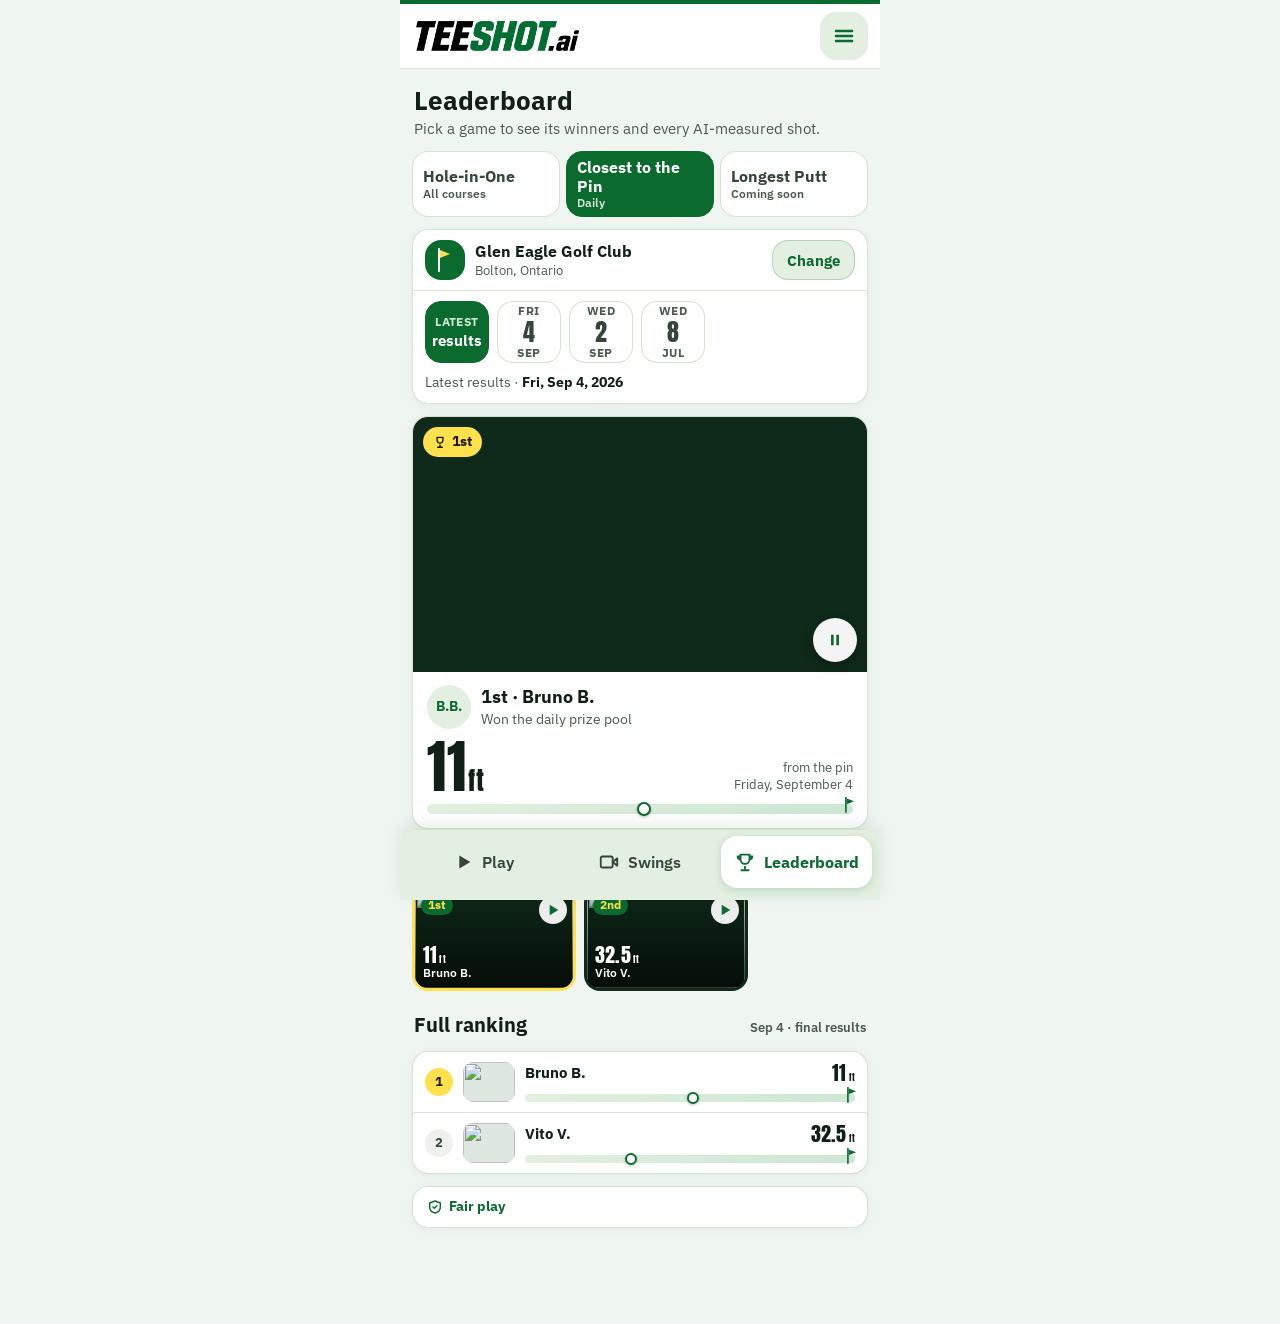
==== Leaderboard.html @ 26afe767 "Host TeeShot play flat app v2 static pages" ====
<!doctype html>
<html lang="en">
<head>
<meta charset="utf-8">
<meta name="viewport" content="width=device-width, initial-scale=1, viewport-fit=cover">
<meta name="theme-color" content="#EFF5F1">
<meta name="apple-mobile-web-app-capable" content="yes">
<title>TeeShot · Leaderboard</title>
<link rel="preconnect" href="https://fonts.googleapis.com">
<link rel="preconnect" href="https://fonts.gstatic.com" crossorigin>
<link rel="stylesheet" href="https://fonts.googleapis.com/css2?family=Anton&family=IBM+Plex+Sans:wght@400;500;600;700&display=swap">
<style>

/* TeeShot Play — Soft Fairway flat color · A-mist solid #EFF5F1 · A3-mint-original nav · whole-row select */

:root{
  --green:#0B6B2F; --green-2:#13843F; --green-deep:#0A6129; --logo-green:#006830;
  --mint:#E3EFE0; --mint-line:#D3E2CF; --mint-ink:#CDE6D3; --mint-soft:#E8F1EB;
  --fairway:#F5F8F6; --fairway-2:#EEF4F0; --fairway-3:#F1F6EF;
  --page:#EFF5F1; --page-2:#EFF5F1;
  --surface:#FFFFFF; --surface-solid:#FFFFFF; --sel-bg:#FAFDF9;
  --ink:#102017; --muted:#4A5A4F;
  --yellow:#FFE14D; --yellow-ink:#1A1600;
  --r:14px;
  --display:"Anton","Impact","Arial Narrow",sans-serif;
  --body:"IBM Plex Sans",system-ui,-apple-system,"Segoe UI",sans-serif;
  color-scheme:light;
}
*{box-sizing:border-box}
html{margin:0;background:#EFF5F1}
html,body{margin:0}
body{
  font-family:var(--body);color:var(--ink);font-size:16px;line-height:1.4;
  -webkit-font-smoothing:antialiased;-webkit-tap-highlight-color:transparent;
  background:#EFF5F1;
  min-height:100vh;
}
button{font:inherit;color:inherit;cursor:pointer;border:0;background:none;padding:0}
a{color:inherit;text-decoration:none}
button:focus-visible,a:focus-visible,input:focus-visible{outline:3px solid var(--yellow);outline-offset:2px}

/* No photo / texture — solid Soft Fairway field only */
.app{position:relative;z-index:1;max-width:480px;margin:0 auto;min-height:100vh;display:flex;flex-direction:column}

/* header */
.top{position:sticky;top:0;z-index:20;background:rgba(255,255,255,.98);backdrop-filter:saturate(1.2) blur(10px);-webkit-backdrop-filter:saturate(1.2) blur(10px);padding-top:env(safe-area-inset-top,0px)}
.top-row{display:flex;align-items:center;justify-content:space-between;height:58px;padding:0 max(12px,env(safe-area-inset-right,0px)) 0 max(16px,env(safe-area-inset-left,0px))}
.top-row img{height:26px;width:auto;display:block}
.hdr-clean .top{border-top:4px solid var(--green);border-bottom:1px solid rgba(211,226,207,.85)}
.menu{width:44px;height:44px;border-radius:var(--r);background:var(--mint);color:var(--green);display:flex;align-items:center;justify-content:center}

main{flex:1;display:flex;flex-direction:column;gap:8px;padding:10px max(12px,env(safe-area-inset-right,0px)) 280px max(12px,env(safe-area-inset-left,0px));background:transparent}

.course{display:flex;align-items:center;gap:10px;min-height:52px;padding:6px;border-radius:var(--r);background:var(--surface);border:1.5px solid rgba(211,226,207,.95);box-shadow:0 2px 12px rgba(16,32,23,.06)}
.badge{position:relative;width:38px;height:38px;border-radius:var(--r);background:var(--green);overflow:hidden;flex-shrink:0}
.badge::before{content:"";position:absolute;left:-6px;right:-6px;bottom:-10px;height:22px;border-radius:50%;background:#2E9A55}
.badge svg{position:absolute;left:12px;top:6px}
.course .txt{flex:1;min-width:0;display:flex;flex-direction:column}
.eyebrow{font-size:13px;font-weight:700;letter-spacing:.04em;color:var(--muted)}
.course .line{font-size:16px;white-space:nowrap;overflow:hidden;text-overflow:ellipsis}
.eyebrow span{color:var(--green)}
.soft{height:40px;padding:0 12px;border-radius:var(--r);background:transparent;color:var(--green);font-size:15px;font-weight:700;flex-shrink:0;border:1.5px solid rgba(11,107,47,.22)}

.intro{display:flex;flex-direction:column;gap:2px;padding:4px 2px 2px}
.intro .row{display:flex;align-items:center;justify-content:space-between;gap:8px}
.intro h1{margin:0;font-size:22px;line-height:1.2}
.intro p{margin:0;font-size:15px;color:var(--muted)}
.steps{display:flex;align-items:center;gap:6px;font-size:13px;font-weight:700;color:var(--green);white-space:nowrap}
.steps i{width:18px;height:6px;border-radius:3px;background:rgba(201,220,197,.85)}.steps i.on{background:var(--green)}

/* Cards — Soft Fairway mist on flat field; whole-row select */
.card{
  position:relative;display:flex;flex-direction:column;gap:2px;width:100%;
  padding:10px 12px 10px 14px;border-radius:var(--r);
  background:var(--surface);border:1.5px solid rgba(211,226,207,.95);
  text-align:left;box-shadow:0 2px 12px rgba(16,32,23,.05);
  transition:border-color .22s ease,background-color .22s ease,box-shadow .22s ease,transform .15s ease;
  overflow:hidden;
}
.card::before{
  content:"";position:absolute;left:0;top:0;bottom:0;width:0;
  background:var(--green);border-radius:var(--r) 0 0 var(--r);
  transition:width .2s ease;
}
.card.on{
  border-color:var(--green);background:var(--sel-bg);
  box-shadow:0 6px 18px rgba(11,107,47,.14);
  padding-left:16px;
}
.card.on::before{width:4px}
button.card:active,.hio-head:active{transform:scale(.985)}

.head{display:flex;align-items:center;justify-content:space-between;gap:8px;min-height:40px}
.name{display:flex;align-items:center;gap:10px;min-width:0}
.name b{font-size:18px;white-space:nowrap}
.name small{font-size:15px;font-weight:700;color:var(--muted);white-space:nowrap}
.tile{
  width:36px;height:36px;border-radius:var(--r);
  background:var(--mint);color:var(--green);
  display:flex;align-items:center;justify-content:center;flex-shrink:0;
  transition:background-color .22s ease,color .22s ease,box-shadow .22s ease;
  position:relative;
}
.card.on .tile{background:var(--green);color:var(--yellow);box-shadow:0 2px 6px rgba(11,107,47,.25)}
.chk{
  width:28px;height:28px;border-radius:50%;flex-shrink:0;
  border:2px solid #C7D3CB;background:transparent;
  display:flex;align-items:center;justify-content:center;
  transition:background .2s ease,border-color .2s ease,box-shadow .2s ease;
}
.chk svg{display:none;color:#fff}
.card.on .chk{
  background:var(--green);border-color:var(--green);
  box-shadow:0 2px 6px rgba(11,107,47,.22);
}
.card.on .chk svg{display:block}

.hio .tile{position:relative;background:var(--mint)!important;color:inherit}
.hio.on .tile{background:var(--green)!important}
.hio .tile::before{content:"";position:absolute;left:7px;bottom:7px;width:22px;height:8px;border-radius:50%;background:var(--green)}
.hio.on .tile::before{background:rgba(255,225,77,.85)}
.hio .tile svg{position:absolute;left:13px;top:5px}
.hio-title{font-family:var(--display);font-size:22px;line-height:1.1;letter-spacing:.01em}
.desc{font-size:15px;color:var(--muted)}.desc b{color:var(--green)}

.hio-head{display:flex;flex-direction:column;gap:2px;text-align:left;width:100%;transition:transform .15s ease}
.hio-open{display:flex;flex-direction:column;gap:6px;margin-top:8px;animation:open .3s ease-out}
.pair{display:flex;gap:8px}
.stepper{flex:1;display:flex;align-items:center;justify-content:space-between;gap:4px;padding:6px;border-radius:var(--r);background:var(--mint)}
.stepper button{width:44px;height:48px;border-radius:var(--r);background:#fff;color:var(--green);font-size:24px;font-weight:700;transition:transform .12s ease}
.stepper button:active{transform:scale(.94)}
.stepper button:disabled{opacity:.4}
.amt{display:flex;flex-direction:column;align-items:center}
.amt small{font-size:13px;font-weight:600;color:var(--muted)}
.amt b,.ace b{font-family:var(--display);font-weight:400;font-size:24px;line-height:1.05;font-variant-numeric:tabular-nums}
.ace{flex:1;position:relative;overflow:hidden;display:flex;flex-direction:column;align-items:center;justify-content:center;padding:6px 8px;border-radius:var(--r);background:repeating-linear-gradient(135deg,var(--green) 0 14px,var(--green-deep) 14px 28px);color:#fff}
.ace::before{content:"";position:absolute;right:-14px;top:-14px;width:46px;height:46px;border-radius:50%;border:6px solid rgba(255,225,77,.22)}
.ace::after{content:"";position:absolute;left:8px;bottom:6px;width:7px;height:7px;border-radius:50%;background:#fff;box-shadow:0 0 0 3px rgba(255,255,255,.2)}
.ace small{position:relative;display:flex;align-items:center;gap:4px;font-size:13px;font-weight:600;color:var(--mint-ink)}
.ace b{position:relative;font-size:26px;color:var(--yellow)}
.slide{display:flex;align-items:center;gap:8px;font-size:14px;font-weight:700;color:var(--muted)}
.slide input{flex:1;height:36px;margin:0;accent-color:var(--green)}

.bottom{position:fixed;left:0;right:0;bottom:0;z-index:20}
.bottom-in{max-width:480px;margin:0 auto;background:var(--surface);border-radius:var(--r) var(--r) 0 0;box-shadow:0 -6px 18px rgba(16,32,23,.08);border-top:1px solid var(--mint-line);overflow:hidden}
.dock{display:flex;align-items:center;gap:12px;padding:10px max(12px,env(safe-area-inset-right,0px)) 10px max(16px,env(safe-area-inset-left,0px))}
.sum{flex:1;min-width:0;display:flex;flex-direction:column}
.sum small{font-size:14px;font-weight:600;color:var(--muted);white-space:nowrap;overflow:hidden;text-overflow:ellipsis}
.sum .tot{display:flex;align-items:center;gap:8px}
.sum .tot b{font-family:var(--display);font-weight:400;font-size:28px;line-height:1.05;font-variant-numeric:tabular-nums}
.chips{display:flex}
.chips span{width:24px;height:24px;margin-left:-4px;border-radius:50%;background:var(--green);border:2px solid #fff;color:var(--yellow);display:flex;align-items:center;justify-content:center;font-size:10px;font-weight:800;animation:pop .28s cubic-bezier(.2,.9,.3,1.3)}
.chips span:first-child{margin-left:0}
.cta{display:flex;align-items:center;gap:8px;height:54px;padding:0 20px;border-radius:var(--r);background:var(--yellow);color:var(--yellow-ink);font-size:18px;font-weight:700;flex-shrink:0;transition:transform .12s ease,background-color .2s ease}
.cta:active{transform:scale(.96)}
.cta:disabled{background:var(--mint);color:var(--muted);padding:0 18px;font-size:16px}
.cta:disabled svg{display:none}

.toast{position:fixed;left:50%;top:calc(76px + env(safe-area-inset-top,0px));transform:translateX(-50%);z-index:40;width:max-content;max-width:90vw;padding:12px 16px;border-radius:var(--r);background:var(--ink);color:#fff;font-weight:600;font-size:15px;box-shadow:0 8px 24px rgba(0,0,0,.25)}
[hidden]{display:none!important}
@keyframes pop{from{transform:scale(.8);opacity:.4}to{transform:scale(1);opacity:1}}
@keyframes open{from{opacity:0;transform:translateY(-6px)}to{opacity:1;transform:none}}
@media (prefers-reduced-motion:reduce){*{animation:none!important;transition:none!important}}

/* Bottom nav — exact from teeshot-play-A3-mint-original.html */
nav{display:grid;grid-template-columns:repeat(3,minmax(0,1fr));gap:6px;padding:6px max(8px,env(safe-area-inset-right,0px)) calc(12px + env(safe-area-inset-bottom,0px)) max(8px,env(safe-area-inset-left,0px));background:var(--mint)}
nav a{position:relative;display:flex;align-items:center;justify-content:center;gap:6px;height:46px;border-radius:var(--r);color:#34463A;font-size:15px;font-weight:600;transition:background-color .2s ease,color .2s ease;text-decoration:none}
nav a.cur{background:var(--surface);color:var(--green);font-weight:700;box-shadow:0 2px 8px rgba(11,107,47,.18)}
nav a.off{opacity:.38;pointer-events:none;cursor:default}


/* Course Change sheet — Soft Fairway */
.sheet-backdrop{position:fixed;inset:0;z-index:50;background:rgba(16,32,23,.45);backdrop-filter:blur(2px);-webkit-backdrop-filter:blur(2px)}
.sheet{position:fixed;left:0;right:0;bottom:0;z-index:51;max-width:480px;margin:0 auto;background:#fff;border-radius:22px 22px 0 0;box-shadow:0 -12px 40px rgba(16,32,23,.22);padding:8px 16px calc(20px + env(safe-area-inset-bottom,0px));max-height:min(72vh,560px);display:flex;flex-direction:column;animation:sheetUp .28s cubic-bezier(.2,.8,.2,1)}
.sheet-handle{width:40px;height:4px;border-radius:999px;background:#D3E2CF;margin:6px auto 12px}
.sheet-head{display:flex;align-items:center;justify-content:space-between;gap:12px;margin-bottom:10px}
.sheet-head h2{margin:0;font-size:20px;font-weight:700;color:var(--ink)}
.sheet-close{height:40px;padding:0 14px;border-radius:12px;background:var(--mint);color:var(--green);font-size:15px;line-height:1;display:flex;align-items:center;justify-content:center;font-weight:700}
.sheet-list{overflow:auto;display:flex;flex-direction:column;gap:8px;padding-bottom:4px;-webkit-overflow-scrolling:touch}
.course-opt{display:flex;align-items:center;gap:12px;width:100%;text-align:left;padding:14px 14px;border-radius:16px;border:1.5px solid rgba(211,226,207,.95);background:#FAFDF9;transition:border-color .15s,background .15s,box-shadow .15s}
.course-opt:active{transform:scale(.985)}
.course-opt.on{border-color:var(--green);background:#F0F9F2;box-shadow:inset 3px 0 0 var(--green)}
.course-opt .co-txt{flex:1;min-width:0;display:flex;flex-direction:column;gap:2px}
.course-opt .co-txt b{font-size:16px;font-weight:700;color:var(--ink)}
.course-opt .co-txt small{font-size:13px;font-weight:600;color:var(--muted);letter-spacing:.02em}
.course-opt .co-chk{width:26px;height:26px;border-radius:50%;border:2px solid #CDE6D3;display:flex;align-items:center;justify-content:center;color:transparent;flex-shrink:0;background:#fff}
.course-opt.on .co-chk{background:var(--green);border-color:var(--green);color:#FFE14D}
@keyframes sheetUp{from{transform:translateY(24px);opacity:.6}to{transform:none;opacity:1}}



/* —— Responsive scale (t183u) ——
   Base (~390 / regular iPhone): restore pre-densify comfortable spacing
   Mid ≥393 (Pro): mild breathe
   Large ≥430 (Pro Max): noticeably larger type + padding (+2–4px / roomy)
*/
:root{
  --fs-body:16px;
  --fs-title:22px;
  --fs-hio:22px;
  --fs-name:18px;
  --fs-desc:15px;
  --fs-eyebrow:13px;
  --fs-soft:15px;
  --fs-nav:15px;
  --fs-cta:18px;
  --fs-tot:28px;
  --fs-amt:26px;
  --fs-ace:24px;
  --pad-main-y:10px;
  --pad-main-b:calc(248px + env(safe-area-inset-bottom,0px));
  --gap-main:8px;
  --top-h:58px;
  --course-h:52px;
  --card-pad:10px 12px 10px 14px;
  --tile:36px;
  --chk:28px;
  --cta-h:54px;
  --nav-h:46px;
  --dock-pad-y:12px;
  --step-btn-h:48px;
  --step-btn-w:44px;
  --r:14px;
}
body{font-size:var(--fs-body);min-height:100dvh;min-height:100vh}
.app{min-height:100dvh;min-height:100vh}
.top-row{height:var(--top-h);padding:0 max(12px,env(safe-area-inset-right,0px)) 0 max(16px,env(safe-area-inset-left,0px))}
.top-row img{height:26px}
.menu{width:44px;height:44px;border-radius:var(--r)}
.menu svg{width:22px;height:22px}
main{gap:var(--gap-main);padding:var(--pad-main-y) max(12px,env(safe-area-inset-right,0px)) var(--pad-main-b) max(12px,env(safe-area-inset-left,0px))}
.course{gap:10px;min-height:var(--course-h);padding:6px;border-radius:var(--r)}
.badge{width:38px;height:38px;border-radius:var(--r)}
.eyebrow{font-size:var(--fs-eyebrow);letter-spacing:.04em}
.course .line{font-size:16px}
.soft{height:40px;padding:0 12px;font-size:var(--fs-soft);border-radius:var(--r);flex-shrink:0}
.intro{gap:2px;padding:4px 2px 2px}
.intro .row{gap:8px}
.intro h1{font-size:var(--fs-title);line-height:1.2}
.intro p{font-size:var(--fs-desc);line-height:1.35}
.steps{font-size:13px;gap:6px}
.steps i{width:16px;height:4px}
.card{gap:2px;padding:var(--card-pad);border-radius:var(--r);box-shadow:0 2px 12px rgba(16,32,23,.05)}
.card.on{padding-left:16px}
.head{min-height:36px;gap:8px}
.name{gap:10px}
.name b{font-size:var(--fs-name)}
.name small{font-size:15px}
.tile{width:var(--tile);height:var(--tile);border-radius:var(--r)}
.chk{width:var(--chk);height:var(--chk)}
.hio-title{font-size:var(--fs-hio)}
.desc{font-size:var(--fs-desc);line-height:1.35}
.hio-open{gap:6px;margin-top:8px}
.pair{gap:8px}
.stepper{padding:4px;border-radius:var(--r)}
.stepper button{width:var(--step-btn-w);height:var(--step-btn-h);font-size:24px;border-radius:var(--r)}
.amt small,.ace small{font-size:13px}
.amt b,.ace b{font-size:var(--fs-amt)}
.ace{padding:6px 8px;border-radius:var(--r)}
.ace b{font-size:var(--fs-ace)}
.slide{gap:8px;font-size:14px}
.slide input{height:36px}
.bottom-in{border-radius:16px 16px 0 0}
.dock{gap:12px;padding:var(--dock-pad-y) max(12px,env(safe-area-inset-right,0px)) var(--dock-pad-y) max(16px,env(safe-area-inset-left,0px))}
.sum{min-width:0}
.sum small{font-size:14px}
.sum .tot{gap:8px}
.sum .tot b{font-size:var(--fs-tot)}
.chips span{width:24px;height:24px;font-size:10px}
.cta{height:var(--cta-h);padding:0 20px;font-size:var(--fs-cta);border-radius:var(--r);max-width:none;white-space:nowrap}
.cta:disabled{padding:0 18px;font-size:16px}
.cta svg{flex-shrink:0;width:20px;height:20px}
.toast{top:calc(58px + env(safe-area-inset-top,0px));padding:10px 14px;font-size:14px}
nav{gap:6px;padding:6px max(8px,env(safe-area-inset-right,0px)) calc(12px + env(safe-area-inset-bottom,0px)) max(8px,env(safe-area-inset-left,0px))}
nav a{gap:6px;height:var(--nav-h);font-size:var(--fs-nav);border-radius:var(--r);padding:0 6px}
nav a svg{width:20px;height:20px;flex-shrink:0}
.sheet{padding:8px 16px calc(20px + env(safe-area-inset-bottom,0px));border-radius:20px 20px 0 0}
.sheet h2{font-size:20px}
.sheet-close{width:40px;height:40px;font-size:22px}

/* Pro (~393) — mild breathe above base */
@media (min-width:393px){
  :root{
    --fs-title:clamp(22px,5.2vw,24px);
    --fs-hio:clamp(22px,5.4vw,24px);
    --fs-name:19px;
    --fs-tot:clamp(28px,6vw,30px);
    --pad-main-y:12px;
    --gap-main:10px;
    --top-h:60px;
    --card-pad:12px 14px 12px 16px;
    --cta-h:56px;
    --nav-h:48px;
    --fs-cta:19px;
    --fs-nav:15px;
  }
  .course .line{font-size:16px}
  .name small{font-size:15px}
}

/* Pro Max (≥430) — noticeably larger type + spacing */
@media (min-width:430px){
  :root{
    --fs-body:18px;
    --fs-title:clamp(24px,5.2vw,26px);
    --fs-hio:clamp(24px,5.4vw,26px);
    --fs-name:20px;
    --fs-desc:17px;
    --fs-eyebrow:14px;
    --fs-soft:16px;
    --fs-nav:16px;
    --fs-cta:20px;
    --fs-tot:clamp(30px,6.2vw,34px);
    --fs-amt:28px;
    --fs-ace:28px;
    --pad-main-y:14px;
    --pad-main-b:calc(280px + env(safe-area-inset-bottom,0px));
    --gap-main:12px;
    --top-h:64px;
    --course-h:58px;
    --card-pad:14px 16px 14px 18px;
    --tile:42px;
    --chk:32px;
    --cta-h:58px;
    --nav-h:52px;
    --dock-pad-y:14px;
    --step-btn-h:52px;
    --step-btn-w:48px;
    --r:16px;
  }
  .top-row img{height:30px}
  .menu{width:48px;height:48px}
  .menu svg{width:24px;height:24px}
  .badge{width:42px;height:42px}
  .course .line{font-size:17px}
  .soft{height:44px;padding:0 14px;font-size:16px}
  .name small{font-size:16px}
  .amt small,.ace small{font-size:14px}
  .slide{font-size:15px}
  .slide input{height:40px}
  .sum small{font-size:15px}
  .intro p{font-size:17px}
  .steps{font-size:14px}
  .stepper button{font-size:26px}
  .chips span{width:28px;height:28px;font-size:11px}
  .cta{padding:0 22px}
  .cta:disabled{padding:0 18px;font-size:17px}
  .cta svg{width:22px;height:22px}
  nav a{gap:8px;padding:0 8px}
  nav a svg{width:22px;height:22px}
  .card{box-shadow:0 3px 14px rgba(16,32,23,.06)}
  .toast{top:calc(64px + env(safe-area-inset-top,0px));padding:12px 16px;font-size:15px}
  .sheet h2{font-size:22px}
  .sheet-close{width:44px;height:44px}
}



/* ===== Shared app pages (Swings · Result · Leaderboard) — same Soft Fairway tokens ===== */
main.page{padding-bottom:calc(96px + env(safe-area-inset-bottom,0px))}
main.page.has-dock{padding-bottom:calc(176px + env(safe-area-inset-bottom,0px))}
.panel{background:var(--surface);border:1.5px solid rgba(211,226,207,.95);border-radius:var(--r);box-shadow:0 2px 12px rgba(16,32,23,.05)}
.label{font-size:var(--fs-eyebrow);font-weight:700;letter-spacing:.04em;color:var(--muted);text-transform:uppercase}
.label span{color:var(--green)}
.big{font-family:var(--display);font-weight:400;line-height:1.05;letter-spacing:.01em;font-variant-numeric:tabular-nums}
.chips-row{display:flex;gap:8px;overflow-x:auto;margin:0 calc(-1 * max(12px,env(safe-area-inset-left,0px)));padding:2px max(12px,env(safe-area-inset-left,0px)) 4px;scrollbar-width:none}
.chips-row::-webkit-scrollbar{display:none}
.chip{flex-shrink:0;display:inline-flex;align-items:center;gap:6px;height:42px;padding:0 14px;border-radius:var(--r);border:1.5px solid rgba(211,226,207,.95);background:var(--surface);font-size:15px;font-weight:600;color:#34463A;white-space:nowrap;transition:background-color .2s,color .2s,border-color .2s}
.chip.on{background:var(--green);border-color:var(--green);color:#fff;font-weight:700}
.tag{display:inline-flex;align-items:center;gap:5px;height:28px;padding:0 9px;border-radius:var(--r);background:var(--mint);color:var(--green);font-size:13px;font-weight:700;white-space:nowrap}
.tag svg{flex-shrink:0}
.res{display:inline-flex;align-items:center;gap:5px;height:30px;padding:0 10px;border-radius:var(--r);font-size:14px;font-weight:700;white-space:nowrap}
.res.won{background:var(--yellow);color:var(--yellow-ink)}
.res.rank{background:var(--mint);color:var(--green)}
.res.wait{background:#FFF4CC;color:#5C4600}
.res.miss{background:#EEF1EE;color:#3E4A42}
.link{display:inline-flex;align-items:center;gap:4px;font-size:15px;font-weight:700;color:var(--green)}
.row-card{display:flex;align-items:center;gap:12px;width:100%;padding:12px 14px;text-align:left}
.row-card .grow{flex:1;min-width:0;display:flex;flex-direction:column;gap:2px}
.row-card b{font-size:var(--fs-name);line-height:1.25}
.row-card small{font-size:var(--fs-desc);color:var(--muted)}
.arrow{width:36px;height:36px;border-radius:var(--r);background:var(--mint);color:var(--green);display:flex;align-items:center;justify-content:center;flex-shrink:0}
.tile.gold{background:var(--green);color:var(--yellow)}
.dock .cta{flex:1;justify-content:center}
.dock .soft{height:var(--cta-h);padding:0 16px;display:inline-flex;align-items:center;gap:6px}
a.cta{text-decoration:none}
.top-row .back{display:inline-flex;align-items:center;gap:4px;height:44px;padding:0 14px 0 8px;border-radius:var(--r);background:var(--mint);color:var(--green);font-size:15px;font-weight:700}
.top-row .title{font-size:17px;font-weight:700}
.fade-in{animation:open .3s ease-out}

/* ===== Leaderboard v3 — game switcher + visual scoreboard ===== */
.lb-top{display:flex;flex-direction:column;gap:2px;padding:2px 2px 0}
.lb-top h1{margin:0;font-size:var(--fs-title);line-height:1.2}
.lb-top p{margin:0;font-size:15px;color:var(--muted)}

/* 3-button game switcher */
.switch{display:grid;grid-template-columns:repeat(3,minmax(0,1fr));gap:6px}
.switch button{position:relative;display:flex;flex-direction:column;align-items:flex-start;justify-content:center;gap:1px;min-height:52px;padding:6px 10px;border-radius:var(--r);line-height:1.15;color:#34463A;text-align:left;border:1.5px solid rgba(211,226,207,.95);background:var(--surface);transition:background-color .2s,color .2s,transform .15s}
.switch button:active{transform:scale(.97)}
.switch button b{font-size:14px;font-weight:700}
.switch button small{font-size:12px;font-weight:600;color:var(--muted)}
.switch button.on small{color:#CFE5D6}
.switch button.on{background:var(--green);border-color:var(--green);color:#fff}

.blurb{display:flex;flex-direction:column;gap:6px;align-items:flex-start;padding:2px 2px 0}
.blurb .tagx{flex-shrink:0;height:26px;padding:0 8px;border-radius:var(--r);background:var(--mint);color:var(--green);font-size:12px;font-weight:800;display:inline-flex;align-items:center;gap:4px;white-space:nowrap;margin-top:1px}
.blurb div{display:flex;flex-direction:column;gap:1px;min-width:0}
.blurb b{font-size:16px;line-height:1.3}
.blurb small{font-size:14px;color:var(--muted);line-height:1.35}

/* Course + day strip */
.where{display:flex;align-items:center;gap:10px;padding:10px 12px}
.where .pin{width:40px;height:40px;border-radius:var(--r);background:var(--green);display:flex;align-items:center;justify-content:center;flex-shrink:0}
.where .grow{flex:1;min-width:0;display:flex;flex-direction:column}
.where b{font-size:16px}
.where small{font-size:13px;color:var(--muted)}
.where .soft{height:40px;padding:0 14px;border-radius:var(--r);background:var(--mint);color:var(--green);font-size:15px;font-weight:700}
.where-card{display:flex;flex-direction:column;padding-bottom:10px}
.days{display:flex;gap:8px;overflow-x:auto;scrollbar-width:none;padding:2px 12px 2px;border-top:1px solid rgba(211,226,207,.8);padding-top:10px}
.days::-webkit-scrollbar{display:none}
.day{flex:0 0 auto;min-width:64px;height:62px;border-radius:var(--r);background:var(--surface);border:1.5px solid rgba(211,226,207,.95);display:flex;flex-direction:column;align-items:center;justify-content:center;gap:0;color:#34463A;transition:background-color .2s,border-color .2s}
.day small{font-size:12px;font-weight:700;color:var(--muted);text-transform:uppercase;letter-spacing:.04em}
.day b{font-family:var(--display);font-weight:400;font-size:24px;line-height:1.05}
.day.latest b{font-family:inherit;font-size:15px;font-weight:800;line-height:1.3}
.day.on{background:var(--green);border-color:var(--green);color:#fff}
.day.on small{color:#CFE5D6}
.dayline{display:flex;justify-content:space-between;align-items:center;padding:8px 12px 0;font-size:14px;color:var(--muted)}
.dayline b{color:var(--ink);font-weight:700}

/* Spotlight */
.spot{overflow:hidden}
.spot .vid{position:relative;aspect-ratio:16/9;background:#0F2A1A}
.spot video{position:absolute;inset:0;width:100%;height:100%;object-fit:cover;display:block}
.spot .rk{position:absolute;left:10px;top:10px;height:30px;padding:0 10px;border-radius:var(--r);background:var(--yellow);color:var(--yellow-ink);font-size:14px;font-weight:800;display:inline-flex;align-items:center;gap:5px}
.spot .rk.plain{background:rgba(255,255,255,.94);color:var(--green)}
.spot .k4{position:absolute;left:10px;bottom:10px;height:22px;padding:0 7px;border-radius:6px;background:rgba(0,0,0,.55);color:#fff;font-size:11px;font-weight:800;display:inline-flex;align-items:center}
.spot .pp{position:absolute;right:10px;bottom:10px;width:44px;height:44px;border-radius:50%;background:rgba(255,255,255,.95);color:var(--green);display:flex;align-items:center;justify-content:center;box-shadow:0 4px 12px rgba(0,0,0,.3)}
.spot .body{padding:12px 14px 14px;display:flex;flex-direction:column;gap:10px}
.spot .who{display:flex;align-items:center;gap:10px}
.av{width:44px;height:44px;border-radius:50%;flex-shrink:0;display:flex;align-items:center;justify-content:center;font-size:14px;font-weight:800;background:var(--mint);color:var(--green)}
.spot .who .grow{flex:1;min-width:0;display:flex;flex-direction:column}
.spot .who b{font-size:18px}
.spot .who small{font-size:14px;color:var(--muted)}
.spot .meas{display:flex;align-items:flex-end;justify-content:space-between;gap:10px}
.spot .meas .big{font-size:52px;line-height:.95;color:var(--ink)}
.spot .meas .big em,.ft em{font-style:normal;font-size:.45em;margin-left:2px}
.spot .meas small{font-size:13px;color:var(--muted);text-align:right;line-height:1.3}

/* Proximity track (ball → pin) */
.track{position:relative;height:10px;border-radius:5px;background:linear-gradient(90deg,#E3EFE0,#CDE6D3)}
.track .ball{position:absolute;top:50%;width:14px;height:14px;margin:-7px 0 0 -7px;border-radius:50%;background:#fff;border:2px solid var(--green);box-shadow:0 1px 3px rgba(0,0,0,.25)}
.track .flag{position:absolute;right:-4px;top:-8px;height:18px}

.hhead{display:flex;justify-content:space-between;align-items:baseline;padding:4px 2px 0}
.hhead b{font-size:var(--fs-name)}
.hhead small{font-size:13px;color:var(--muted);font-weight:600}
.shots{display:flex;gap:8px;overflow-x:auto;scrollbar-width:none;margin:0 calc(-1 * max(12px,env(safe-area-inset-left,0px)));padding:2px max(12px,env(safe-area-inset-left,0px)) 4px}
.shots::-webkit-scrollbar{display:none}
.shot{position:relative;flex:0 0 150px;height:104px;border-radius:var(--r);overflow:hidden;border:3px solid transparent;color:#fff;text-align:left;background:#0F2A1A;transition:border-color .2s}
.shot img{position:absolute;inset:0;width:100%;height:100%;object-fit:cover}
.shot::after{content:"";position:absolute;inset:0;background:linear-gradient(180deg,rgba(0,0,0,.05),rgba(0,0,0,.7))}
.shot.on{border-color:var(--yellow)}
.shot .tag1{position:absolute;left:6px;top:6px;z-index:1;padding:1px 7px;border-radius:var(--r);background:var(--green);color:var(--yellow);font-size:12px;font-weight:800}
.shot .ply{position:absolute;right:6px;top:6px;z-index:1;width:28px;height:28px;border-radius:50%;background:rgba(255,255,255,.92);color:var(--green);display:flex;align-items:center;justify-content:center}
.shot .meta{position:absolute;left:8px;bottom:6px;z-index:1;display:flex;flex-direction:column}
.shot .meta .big{font-size:20px}
.shot .meta small{font-size:12px;font-weight:600}

.board{display:flex;flex-direction:column}
.board .r{display:grid;grid-template-columns:28px 52px 1fr auto;grid-template-rows:auto auto;column-gap:10px;row-gap:10px;align-items:center;padding:10px 12px;border-top:1px solid rgba(211,226,207,.8)}
.board .r:first-child{border-top:0}
button.r{width:100%;text-align:left}
.board .pos{grid-row:1/3;width:28px;height:28px;border-radius:50%;display:flex;align-items:center;justify-content:center;font-size:13px;font-weight:800;background:#EEF1EE;color:#34463A}
.board .pos.p1{background:var(--yellow);color:var(--yellow-ink)}
.board .mini{grid-row:1/3;position:relative;width:52px;height:40px;border-radius:10px;overflow:hidden;background:#DDE7E0}
.board .mini img{position:absolute;inset:0;width:100%;height:100%;object-fit:cover}
.board .nm{display:flex;flex-direction:column;min-width:0}
.board .nm b{font-size:15px}
.board .nm small{font-size:12px;color:var(--muted);line-height:1.3}
.board .big{font-size:20px;text-align:right}
.board .track{grid-column:3/5;height:8px}
.board .track .ball{width:12px;height:12px;margin:-6px 0 0 -6px}

/* HIO */
.jack{position:relative;overflow:hidden;border-radius:var(--r);color:#fff;background:#0F2A1A;box-shadow:0 6px 18px rgba(16,32,23,.16)}
.jack img{position:absolute;inset:0;width:100%;height:100%;object-fit:cover;opacity:.55}
.jack .in{position:relative;padding:14px;display:flex;flex-direction:column;gap:10px}
.jack .ey{font-size:12px;font-weight:800;letter-spacing:.06em;color:var(--yellow)}
.jack h2{margin:0;font-family:var(--display);font-weight:400;font-size:32px;line-height:1;text-transform:uppercase}
.jack p{margin:0;font-size:14px;color:#DDEDE2;line-height:1.35}
.ladder{display:flex;flex-direction:column;gap:6px;background:rgba(8,30,17,.72);border-radius:var(--r);padding:10px}
.ladder .lbl{font-size:12px;font-weight:800;letter-spacing:.06em;color:#BFD6C6}
.rung{display:grid;grid-template-columns:76px 1fr;white-space:nowrap;align-items:center;gap:8px;font-size:14px}
.rung .bar{position:relative;height:26px;border-radius:8px;background:rgba(255,255,255,.08);overflow:hidden}
.rung .fill{position:absolute;inset:0 auto 0 0;border-radius:8px;background:linear-gradient(90deg,#1E8A47,#2FB061)}
.rung.max .fill{background:linear-gradient(90deg,#E9C93A,#FFE14D)}
.rung .val{position:absolute;right:8px;top:50%;transform:translateY(-50%);font-family:var(--display);font-size:17px;letter-spacing:.01em}
.rung.max .val{color:var(--yellow-ink)}
.ladder .fine{font-size:12px;color:#BFD6C6}
.jack .cta{width:100%;justify-content:center}
.noace{display:flex;align-items:center;gap:12px;padding:12px 14px}
.noace .cup{width:52px;height:52px;flex-shrink:0}
.noace .grow{flex:1;display:flex;flex-direction:column;gap:2px}
.noace b{font-size:16px}
.noace small{font-size:14px;color:var(--muted);line-height:1.35}
.steps3{display:flex;flex-direction:column;padding:6px 14px}
.steps3 .st{display:flex;align-items:center;gap:12px;padding:8px 0;position:relative}
.steps3 .st .ic{width:38px;height:38px;border-radius:50%;background:var(--mint);color:var(--green);display:flex;align-items:center;justify-content:center;flex-shrink:0;z-index:1}
.steps3 .st:not(:last-child)::after{content:"";position:absolute;left:18px;top:42px;bottom:-6px;width:2px;background:#CDE6D3}
.steps3 .st span{font-size:15px;color:#34463A;line-height:1.35}

/* Longest putt */
.soonc{position:relative;overflow:hidden;border-radius:var(--r);color:#fff;min-height:260px;display:flex;align-items:flex-end;box-shadow:0 6px 18px rgba(16,32,23,.16)}
.soonc img{position:absolute;inset:0;width:100%;height:100%;object-fit:cover}
.soonc::after{content:"";position:absolute;inset:0;background:linear-gradient(180deg,rgba(8,30,17,.1) 20%,rgba(8,30,17,.88) 100%)}
.soonc .in{position:relative;z-index:1;padding:14px;display:flex;flex-direction:column;gap:6px}
.soonc .ey{align-self:flex-start;height:28px;padding:0 10px;border-radius:var(--r);background:var(--yellow);color:var(--yellow-ink);font-size:13px;font-weight:800;display:inline-flex;align-items:center}
.soonc h2{margin:0;font-family:var(--display);font-weight:400;font-size:32px;line-height:1;text-transform:uppercase}
.soonc p{margin:0;font-size:15px;color:#DDEDE2}
.sample{display:inline-flex;align-items:center;height:20px;padding:0 6px;margin-left:6px;border-radius:6px;background:rgba(255,255,255,.2);font-size:10px;font-weight:800;letter-spacing:.06em;vertical-align:middle}
.notify{align-self:flex-start;display:inline-flex;align-items:center;gap:8px;height:44px;padding:0 16px;border-radius:var(--r);background:rgba(255,255,255,.92);color:var(--green);font-size:16px;font-weight:700;margin-top:4px}
.more{text-align:center;font-size:14px;color:var(--muted);margin:2px 0}

details.fair{padding:10px 14px}
details.fair summary{cursor:pointer;font-size:14px;font-weight:700;color:var(--green);list-style:none;display:flex;align-items:center;gap:6px}
details.fair summary::-webkit-details-marker{display:none}
details.fair p{margin:8px 0 0;font-size:14px;color:var(--muted);line-height:1.45}

/* Course sheet */
.sheet-bg{position:fixed;inset:0;z-index:60;background:rgba(10,25,16,.45);display:flex;align-items:flex-end;justify-content:center}
.sheet-bg[hidden]{display:none}
.sheet{width:100%;max-width:480px;background:var(--page);border-radius:var(--r) var(--r) 0 0;padding:14px 12px calc(18px + env(safe-area-inset-bottom,0px));display:flex;flex-direction:column;gap:10px;animation:open .25s ease-out}
.sheet .hd{display:flex;justify-content:space-between;align-items:center}
.sheet .hd b{font-size:18px}
.sheet .x{width:40px;height:40px;border-radius:var(--r);background:var(--mint);color:var(--green);display:flex;align-items:center;justify-content:center}
.search{display:flex;align-items:center;gap:8px;height:48px;padding:0 14px;border-radius:var(--r);background:var(--surface);border:1.5px solid rgba(211,226,207,.95)}
.search input{flex:1;border:0;outline:0;background:transparent;font:inherit;font-size:16px;color:var(--ink);min-width:0}
.crow{display:flex;align-items:center;gap:10px;padding:12px 14px;text-align:left;width:100%}
.crow .grow{flex:1;min-width:0;display:flex;flex-direction:column}
.crow b{font-size:17px}
.crow small{font-size:14px;color:var(--muted)}
.tday{height:26px;padding:0 8px;border-radius:var(--r);background:#FFF4CC;color:#5C4600;font-size:12px;font-weight:800;display:inline-flex;align-items:center;white-space:nowrap}
@media (min-width:430px){.switch button b{font-size:16px}.spot .meas .big{font-size:58px}.shot{flex-basis:164px}}
</style>
</head>
<body class="hdr-clean">
<div class="app">
  <header class="top">
    <div class="top-row">
      <img src="logo.png" alt="TeeShot.ai">
      <button class="menu" type="button" aria-label="Open menu">
        <svg width="22" height="22" viewBox="0 0 24 24" fill="none" stroke="currentColor" stroke-width="2.6" stroke-linecap="round" aria-hidden="true"><path d="M4 7h16M4 12h16M4 17h16"/></svg>
      </button>
    </div>
  </header>

  <main class="page">
    <div class="lb-top">
      <h1>Leaderboard</h1>
      <p>Pick a game to see its winners and every AI‑measured shot.</p>
    </div>

    <div class="switch" role="tablist" aria-label="Choose game">
      <button type="button" role="tab" data-tab="hio" aria-selected="false"><b>Hole-in-One</b><small>All courses</small>
      </button>
      <button type="button" role="tab" data-tab="ctp" aria-selected="true" class="on"><b>Closest to the Pin</b><small>Daily</small>
      </button>
      <button type="button" role="tab" data-tab="putt" aria-selected="false"><b>Longest Putt</b><small>Coming soon</small>
      </button>
    </div>

    <div id="view"></div>

    <details class="panel fair" id="fair">
      <summary><svg width="16" height="16" viewBox="0 0 24 24" fill="none" stroke="currentColor" stroke-width="2.2" stroke-linecap="round" stroke-linejoin="round" aria-hidden="true"><path d="M12 3l8 3v6c0 5-3.5 8-8 9-4.5-1-8-4-8-9V6z"/><path d="M9 12l2 2 4-4"/></svg>Fair play</summary>
      <p>Every shot is filmed on the course camera and measured by TeeShot AI from where the ball comes to rest to the cup. Shots flagged for review are checked by staff before they count. Daily winners are announced at the end of the day, 11:30 PM Toronto time; ties go to the earlier shot. Players must be 16+.</p>
    </details>
  </main>

  <div class="bottom">
    <div class="bottom-in">
      <nav aria-label="App">
        <a href="Play.html"><svg width="20" height="20" viewBox="0 0 24 24" fill="currentColor" aria-hidden="true"><path d="M8 5l12 7-12 7V5z"/></svg>Play</a>
        <a href="Swings.html"><svg width="20" height="20" viewBox="0 0 24 24" fill="none" stroke="currentColor" stroke-width="2" stroke-linecap="round" stroke-linejoin="round" aria-hidden="true"><rect x="3" y="6" width="13" height="12" rx="2"/><path d="M21 8l-5 4 5 4V8z"/></svg>Swings</a>
        <a href="Leaderboard.html" class="cur" aria-current="page"><svg width="18" height="18" viewBox="0 0 24 24" fill="none" stroke="currentColor" stroke-width="2" stroke-linecap="round" stroke-linejoin="round" aria-hidden="true"><path d="M8 21h8M12 17v4M7 4h10v5a5 5 0 0 1-10 0V4z"/><path d="M17 6h3a3 3 0 0 1-3 3M7 6H4a3 3 0 0 0 3 3"/></svg>Leaderboard</a>
      </nav>
    </div>
  </div>

  <div class="sheet-bg" id="sheet" hidden>
    <div class="sheet" role="dialog" aria-label="Choose a course">
      <div class="hd"><b>Choose a course</b><button class="x" type="button" id="close" aria-label="Close"><svg width="18" height="18" viewBox="0 0 24 24" fill="none" stroke="currentColor" stroke-width="2.6" stroke-linecap="round" aria-hidden="true"><path d="M6 6l12 12M18 6L6 18"/></svg></button></div>
      <label class="search"><svg width="18" height="18" viewBox="0 0 24 24" fill="none" stroke="#4A5A4F" stroke-width="2.2" stroke-linecap="round" aria-hidden="true"><circle cx="11" cy="11" r="7"/><path d="M20 20l-4-4"/></svg><input id="q" type="search" placeholder="Search courses" autocomplete="off"></label>
      <button class="panel crow" type="button" id="c-glen"><span class="grow"><b>Glen Eagle Golf Club</b><small>Bolton, Ontario</small></span><span class="tday">Today's contest</span></button>
    </div>
  </div>
</div>

<script>
(function () {
  var $ = function (id) { return document.getElementById(id); };
  function esc(x) { return String(x).replace(/[&<>"]/g, function (c) { return { '&': '&amp;', '<': '&lt;', '>': '&gt;', '"': '&quot;' }[c]; }); }
  var CF = 'https://d3swqc5tw3uwwq.cloudfront.net/raw-shots/feed-cache/annotated/';
  var PLAY = '<svg width="16" height="16" viewBox="0 0 24 24" fill="currentColor" aria-hidden="true"><path d="M7 4l13 8-13 8V4z"/></svg>';
  var PAUSE = '<svg width="16" height="16" viewBox="0 0 24 24" fill="currentColor" aria-hidden="true"><path d="M6 4h4v16H6zM14 4h4v16h-4z"/></svg>';
  var FLAG = '<svg class="flag" width="14" height="22" viewBox="0 0 14 22" fill="none" aria-hidden="true"><path d="M2 2v18" stroke="#0B6B2F" stroke-width="2" stroke-linecap="round"/><path d="M3 3l9 3.5-9 3.5z" fill="#0B6B2F"/></svg>';
  var ORD = ['1st', '2nd', '3rd', '4th', '5th'];
  function shot(name, ini, ft, key, id) { return { name: name, ini: ini, ft: ft, thumb: CF + key + '/thumbnail/launch_angle.jpg', vid: CF + key + '/feed_proxy/launch_angle.mp4', id: id }; }
  function ft(v) { return esc(v) + '<em>ft</em>'; }
  // ball position on a 0–100% track: closer to the pin = further right (log scale, 0.5 ft → ~96%, 160 ft → ~4%)
  function trackPos(v) { var x = Math.log(+v + 1) / Math.log(161); return Math.round(96 - x * 92); }
  function track(v) { return '<span class="track" aria-hidden="true"><span class="ball" style="left:' + trackPos(v) + '%"></span>' + FLAG + '</span>'; }

  var COURSE = 'Glen Eagle Golf Club';
  var DAYS = [ // oldest → newest
    { chip: 'Jul 8', wd: 'Wed', dn: '8', mo: 'Jul', full: 'Wed, Jul 8, 2026', long: 'Wednesday, July 8', k4: true,
      shots: [shot('Aidan S.', 'A.S.', '8.15', '17b1b56d-06f6-4a66-a837-6cc6cbaad1d9', '488e51c7-8f8d-419a-acc3-030fe2b5813f'), shot('Aidan S.', 'A.S.', '159.56', '682221ba-ac9f-46c7-80fa-76c5a206b5bd', '241fc6e6-28cb-4521-8a61-d93e936f1ed7')] },
    { chip: 'Sep 2', wd: 'Wed', dn: '2', mo: 'Sep', full: 'Wed, Sep 2, 2026', long: 'Wednesday, September 2', k4: true,
      shots: [shot('Vito V.', 'V.V.', '6.58', '507aae15-71a6-40ff-b8c2-c2e5b44393ff', 'ab41d1da-6a99-4775-95ce-4308a8b7ba8e')] },
    { chip: 'Sep 4', wd: 'Fri', dn: '4', mo: 'Sep', full: 'Fri, Sep 4, 2026', long: 'Friday, September 4', k4: false,
      shots: [shot('Bruno B.', 'B.B.', '11', 'b563a3cc-4c27-4cb3-bd2c-d7c4db6dddf8/1792357944-176294', 'a6645d45-8659-403e-bfff-ff045a484a9f'), shot('Vito V.', 'V.V.', '32.5', '9aebdaa4-1e99-4a4d-9aff-d8d6d8c4a47e/1792353522-176190', '54797306-150a-41fb-8b5b-d832544ff3fb')] }
  ];
  var CALLS = [
    ['Llll N.', 'Pebble Beach Golf Links · Jul 8', '0.7', '086cae42-dac6-438b-8926-750572b29e8f'],
    ['Adrian M.', 'Pebble Beach Golf Links · Jun 12', '0.7', '3f1afcfc-77c8-4e74-987f-9cc60e5bb55f'],
    ['Lucas L.', 'Pebble Beach Golf Links · Jul 10', '4.14', '3d3026c6-357a-4130-9e4c-9fe4548fba6e'],
    ['Vito V.', 'Glen Eagle Golf Club · Sep 2', '6.58', '507aae15-71a6-40ff-b8c2-c2e5b44393ff'],
    ['Aidan S.', 'Glen Eagle Golf Club · Jul 8', '8.15', '17b1b56d-06f6-4a66-a837-6cc6cbaad1d9']
  ];
  var s = { tab: 'ctp', d: null, f: 0 }; // d null = Latest

  function blurb(tag, b, sm) { return '<div class="blurb"><span class="tagx">' + tag + '</span><div><b>' + b + '</b><small>' + sm + '</small></div></div>'; }

  function vCtp() {
    var latest = s.d === null, di = latest ? DAYS.length - 1 : s.d, d = DAYS[di], f = Math.min(s.f, d.shots.length - 1), w = d.shots[f], v = '';
    v += '<section class="panel where-card"><div class="where"><span class="pin" aria-hidden="true"><svg width="16" height="26" viewBox="0 0 16 26" fill="none"><path d="M2 2v22" stroke="#fff" stroke-width="2" stroke-linecap="round"/><path d="M3 3l10 4-10 4z" fill="#FFE14D"/></svg></span><span class="grow"><b>' + COURSE + '</b><small>Bolton, Ontario</small></span><button class="soft" type="button" id="change">Change</button></div>';
    v += '<div class="days" role="tablist" aria-label="Contest day"><button type="button" class="day latest' + (latest ? ' on' : '') + '" data-day="L"><small>Latest</small><b>results</b></button>' +
      DAYS.map(function (x, i) { return i; }).reverse().map(function (i) { var x = DAYS[i];
        return '<button type="button" class="day' + (!latest && i === di ? ' on' : '') + '" data-day="' + i + '" aria-label="' + x.full + '"><small>' + x.wd + '</small><b>' + x.dn + '</b><small>' + x.mo + '</small></button>';
      }).join('') + '</div><div class="dayline"><span>' + (latest ? 'Latest results' : 'Contest day') + ' · <b>' + d.full + '</b></span></div></section>';

    v += '<section class="panel spot fade-in"><div class="vid"><video id="hv" src="' + w.vid + '" poster="' + w.thumb + '" muted playsinline autoplay loop preload="metadata"></video>' +
      '<span class="rk' + (f ? ' plain' : '') + '">' + (f ? ORD[f] : '<svg width="14" height="14" viewBox="0 0 24 24" fill="none" stroke="currentColor" stroke-width="2.4" stroke-linecap="round" stroke-linejoin="round" aria-hidden="true"><path d="M8 21h8M12 17v4M7 4h10v5a5 5 0 0 1-10 0V4z"/></svg>1st') + '</span>' +
      (d.k4 ? '<span class="k4">4K</span>' : '') + '<button class="pp" id="pp" type="button" aria-label="Pause shot video">' + PAUSE + '</button></div>' +
      '<div class="body"><div class="who"><span class="av">' + esc(w.ini) + '</span><span class="grow"><b>' + ORD[f] + ' · ' + esc(w.name) + '</b><small>' + (f === 0 ? 'Won the daily prize pool' : COURSE) + '</small></span>' +
        '</div>' +
      '<div class="meas"><span class="big">' + ft(w.ft) + '</span><small>from the pin<br>' + d.long + '</small></div>' + track(w.ft) +
      '</div></section>';

    if (d.shots.length > 1) {
      v += '<div class="hhead"><b>Shots of the day</b></div><div class="shots">' + d.shots.map(function (x, i) {
        return '<button type="button" class="shot' + (i === f ? ' on' : '') + '" data-f="' + i + '"><img src="' + x.thumb + '" alt="" loading="lazy"><span class="tag1">' + ORD[i] + '</span><span class="ply">' + PLAY + '</span><span class="meta"><span class="big ft">' + ft(x.ft) + '</span><small>' + esc(x.name) + '</small></span></button>';
      }).join('') + '</div>';
    }
    v += '<div class="hhead"><b>Full ranking</b><small>' + d.chip + ' · final results</small></div><section class="panel board">' + d.shots.map(function (x, i) {
      return '<button type="button" class="r" data-f="' + i + '"><span class="pos' + (i === 0 ? ' p1' : '') + '">' + (i + 1) + '</span><span class="mini"><img src="' + x.thumb + '" alt="" loading="lazy"></span><span class="nm"><b>' + esc(x.name) + '</b></span><span class="big ft">' + ft(x.ft) + '</span>' + track(x.ft) + '</button>';
    }).join('') + '</section>';
    return v;
  }

  function vHio() {
    var rungs = [['$10', '$4,000', 4000], ['$25', '$10,000', 10000], ['$100', '$40,000', 40000], ['$250', '$100,000', 100000], ['$2,500', '$1,000,000', 1000000]];
    var v = '';
    v += '<section class="jack fade-in"><img src="img/lb-hio.jpg" alt=""><div class="in"><span class="ey">HOLE-IN-ONE · ALL COURSES</span><h2>Ace it. Win 400× your bet.</h2>' +
      '<p>Your jackpot scales with your entry. Bet anywhere from $10 to $2,500 before you swing — sink it from the tee and you win 400× that, up to $1,000,000.</p>' +
      '<div class="ladder"><span class="lbl">POTENTIAL PAYOUT BY ENTRY</span>' + rungs.map(function (r, i) {
        var w = Math.round(38 + (Math.log10(r[2]) - 3.6) / (6 - 3.6) * 62);
        return '<div class="rung' + (i === rungs.length - 1 ? ' max' : '') + '"><span>Bet <b>' + r[0] + '</b></span><span class="bar"><span class="fill" style="width:' + w + '%"></span><span class="val">' + r[1] + '</span></span></div>';
      }).join('') + '<span class="fine">Payout = entry × 400, capped at $1,000,000. One active bet per player at a time.</span></div>' +
      '<a class="cta" href="Play.html">Choose your bet →</a></div></section>';
    v += '<section class="panel noace"><svg class="cup" viewBox="0 0 52 52" aria-hidden="true"><circle cx="26" cy="26" r="26" fill="#E3EFE0"/><ellipse cx="26" cy="35" rx="15" ry="5" fill="#0A6129"/><path d="M26 34V12" stroke="#102017" stroke-width="2" stroke-linecap="round"/><path d="M27 13l11 4-11 4z" fill="#FFE14D"/></svg><span class="grow"><b>No aces yet</b><small>Nobody has sunk one from the tee yet. The first verified ace goes here — with the payout their bet earned.</small></span></section>';
    v += '<div class="hhead"><b>How a win is confirmed</b></div><section class="panel steps3">' +
      '<div class="st"><span class="ic"><svg width="18" height="18" viewBox="0 0 24 24" fill="none" stroke="currentColor" stroke-width="2.2" stroke-linecap="round" stroke-linejoin="round" aria-hidden="true"><rect x="3" y="6" width="13" height="12" rx="2"/><path d="M21 8l-5 4 5 4V8z"/></svg></span><span>Your tee shot is filmed by the course camera.</span></div>' +
      '<div class="st"><span class="ic"><svg width="18" height="18" viewBox="0 0 24 24" fill="currentColor" aria-hidden="true"><path d="M12 2l2.2 7.8L22 12l-7.8 2.2L12 22l-2.2-7.8L2 12l7.8-2.2z"/></svg></span><span>TeeShot AI checks the ball finishes in the cup.</span></div>' +
      '<div class="st"><span class="ic"><svg width="18" height="18" viewBox="0 0 24 24" fill="none" stroke="currentColor" stroke-width="2.2" stroke-linecap="round" stroke-linejoin="round" aria-hidden="true"><path d="M12 3l8 3v6c0 5-3.5 8-8 9-4.5-1-8-4-8-9V6z"/><path d="M9 12l2 2 4-4"/></svg></span><span>Staff review the video before any payout.</span></div></section>';
    v += '<div class="hhead"><b>Closest calls</b><small>close, but not in the cup</small></div><section class="panel board">' + CALLS.map(function (c, i) {
      return '<div class="r"><span class="pos' + (i === 0 ? ' p1' : '') + '">' + (i + 1) + '</span><span class="mini"><img src="' + CF + c[3] + '/thumbnail/launch_angle.jpg" alt="" loading="lazy"></span><span class="nm"><b>' + esc(c[0]) + '</b><small>' + esc(c[1]) + '</small></span><span class="big ft">' + ft(c[2]) + '</span>' + track(c[2]) + '</div>';
    }).join('') + '</section>';
    return v;
  }

  function vPutt() {
    return '<section class="soonc fade-in"><img src="img/lb-putt.jpg" alt="Golf ball rolling toward the cup"><div class="in"><span class="ey">Coming soon</span><h2>Longest putt</h2>' +
      '<p>Drain the long one.<span class="sample">SAMPLE</span></p><p>A new game is on the way. We\'ll tell you when it opens.</p><span class="notify">🔔 Notify me</span></div></section><p class="more">More games coming soon.</p>';
  }

  function render() {
    $('view').innerHTML = s.tab === 'ctp' ? vCtp() : s.tab === 'hio' ? vHio() : vPutt();
    $('view').style.display = 'contents';
    $('fair').hidden = s.tab === 'putt';
    document.querySelectorAll('[data-day]').forEach(function (b) { b.addEventListener('click', function () { s.d = b.dataset.day === 'L' ? null : +b.dataset.day; s.f = 0; render(); }); });
    document.querySelectorAll('[data-f]').forEach(function (b) { b.addEventListener('click', function () { s.f = +b.dataset.f; render(); var sp = document.querySelector('.spot'); if (sp && b.classList.contains('r')) sp.scrollIntoView({ behavior: 'smooth', block: 'center' }); }); });
    var ch = $('change'); if (ch) ch.addEventListener('click', function () { $('sheet').hidden = false; });
    var pp = $('pp'), hv = $('hv');
    if (pp && hv) pp.addEventListener('click', function () {
      if (hv.paused) { hv.play(); pp.innerHTML = PAUSE; pp.setAttribute('aria-label', 'Pause shot video'); }
      else { hv.pause(); pp.innerHTML = PLAY; pp.setAttribute('aria-label', 'Play shot video'); }
    });
  }
  document.querySelectorAll('[data-tab]').forEach(function (b) {
    b.addEventListener('click', function () {
      s.tab = b.dataset.tab;
      document.querySelectorAll('[data-tab]').forEach(function (x) { x.classList.toggle('on', x === b); x.setAttribute('aria-selected', x === b ? 'true' : 'false'); });
      render();
    });
  });
  $('close').addEventListener('click', function () { $('sheet').hidden = true; });
  $('sheet').addEventListener('click', function (e) { if (e.target === $('sheet')) $('sheet').hidden = true; });
  $('c-glen').addEventListener('click', function () { $('sheet').hidden = true; s.d = null; s.f = 0; render(); });
  $('q').addEventListener('input', function () { var q = this.value.trim().toLowerCase(); $('c-glen').hidden = q && 'glen eagle golf club bolton, ontario'.indexOf(q) < 0; });
  render();
})();
</script>
</body>
</html>
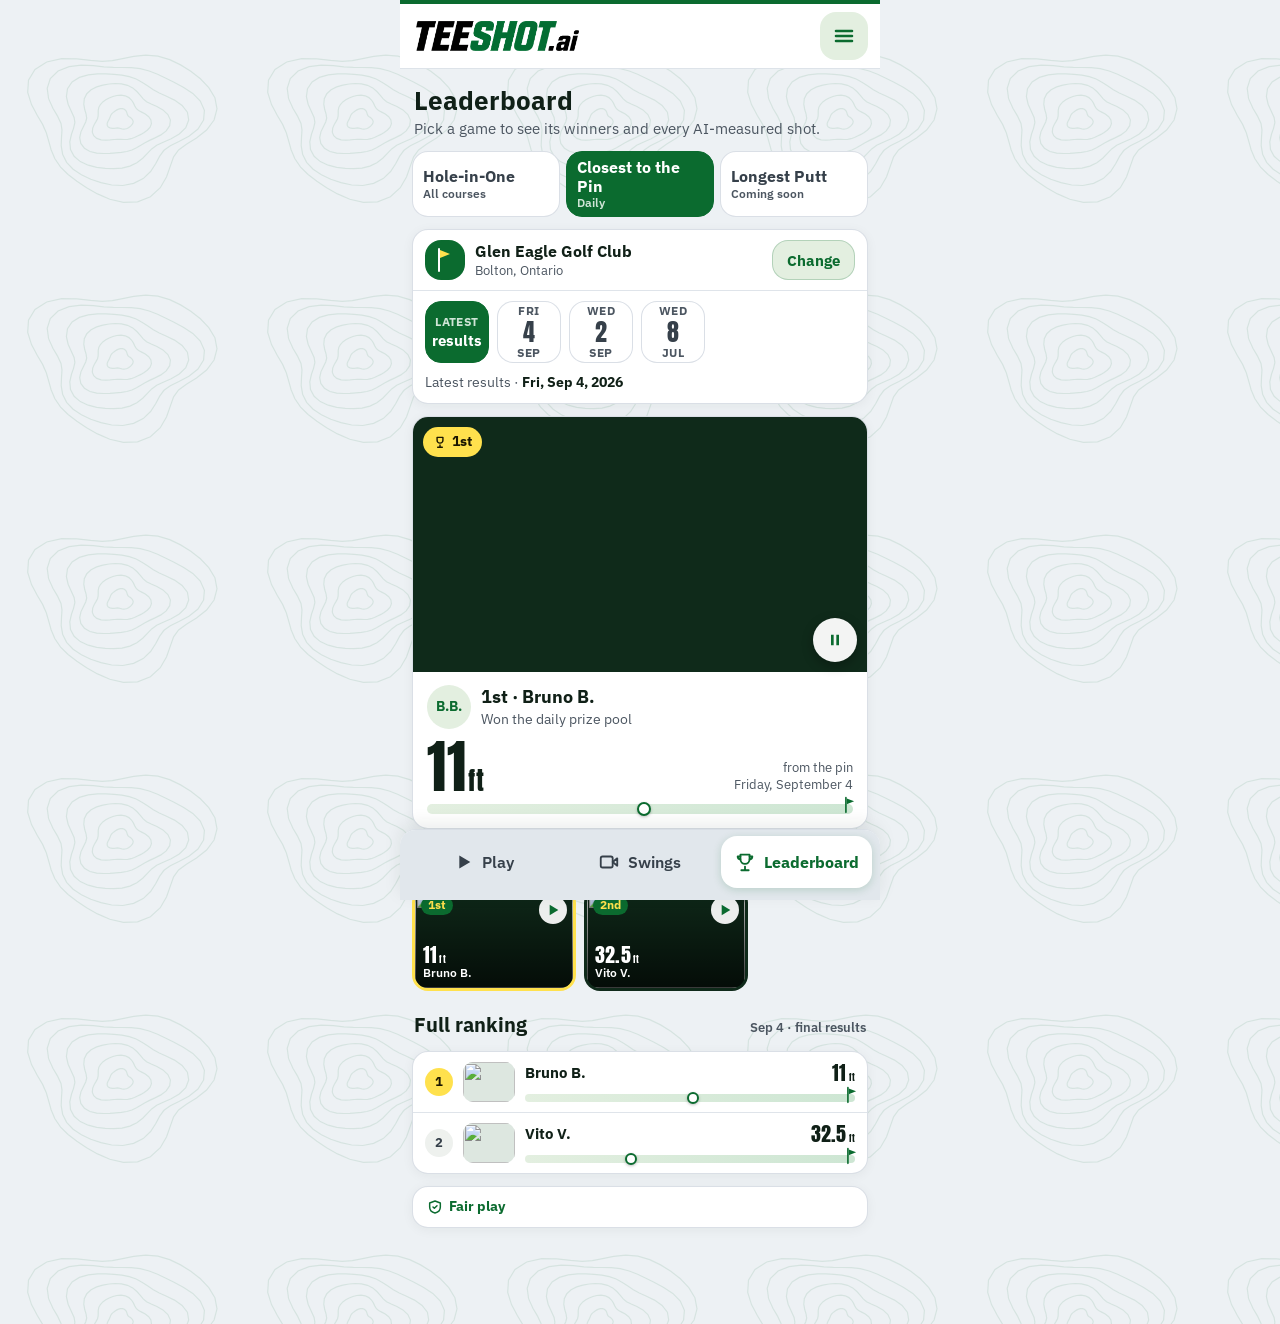
==== commit b7a27504: "Sync Desktop flat-v2 (Play ~35320, bg-contour)" ====
--- a/Leaderboard.html
+++ b/Leaderboard.html
@@ -3,7 +3,7 @@
 <head>
 <meta charset="utf-8">
 <meta name="viewport" content="width=device-width, initial-scale=1, viewport-fit=cover">
-<meta name="theme-color" content="#EFF5F1">
+<meta name="theme-color" content="#EDF1F4">
 <meta name="apple-mobile-web-app-capable" content="yes">
 <title>TeeShot · Leaderboard</title>
 <link rel="preconnect" href="https://fonts.googleapis.com">
@@ -11,15 +11,15 @@
 <link rel="stylesheet" href="https://fonts.googleapis.com/css2?family=Anton&family=IBM+Plex+Sans:wght@400;500;600;700&display=swap">
 <style>
 
-/* TeeShot Play — Soft Fairway flat color · A-mist solid #EFF5F1 · A3-mint-original nav · whole-row select */
+/* TeeShot Play — Soft Fairway flat color · A-mist solid #EDF1F4 · A3-mint-original nav · whole-row select */
 
 :root{
   --green:#0B6B2F; --green-2:#13843F; --green-deep:#0A6129; --logo-green:#006830;
-  --mint:#E3EFE0; --mint-line:#D3E2CF; --mint-ink:#CDE6D3; --mint-soft:#E8F1EB;
+  --mint:#E3EFE0; --mint-line:#D8DEE5; --mint-ink:#CDE6D3; --mint-soft:#E8F1EB;
   --fairway:#F5F8F6; --fairway-2:#EEF4F0; --fairway-3:#F1F6EF;
-  --page:#EFF5F1; --page-2:#EFF5F1;
+  --page:#EDF1F4; --page-2:#EDF1F4;
   --surface:#FFFFFF; --surface-solid:#FFFFFF; --sel-bg:#FAFDF9;
-  --ink:#102017; --muted:#4A5A4F;
+  --ink:#102017; --muted:#4C5661;
   --yellow:#FFE14D; --yellow-ink:#1A1600;
   --r:14px;
   --display:"Anton","Impact","Arial Narrow",sans-serif;
@@ -27,12 +27,12 @@
   color-scheme:light;
 }
 *{box-sizing:border-box}
-html{margin:0;background:#EFF5F1}
+html{margin:0;background:#EDF1F4}
 html,body{margin:0}
 body{
   font-family:var(--body);color:var(--ink);font-size:16px;line-height:1.4;
   -webkit-font-smoothing:antialiased;-webkit-tap-highlight-color:transparent;
-  background:#EFF5F1;
+  background:#EDF1F4;
   min-height:100vh;
 }
 button{font:inherit;color:inherit;cursor:pointer;border:0;background:none;padding:0}
@@ -46,12 +46,12 @@
 .top{position:sticky;top:0;z-index:20;background:rgba(255,255,255,.98);backdrop-filter:saturate(1.2) blur(10px);-webkit-backdrop-filter:saturate(1.2) blur(10px);padding-top:env(safe-area-inset-top,0px)}
 .top-row{display:flex;align-items:center;justify-content:space-between;height:58px;padding:0 max(12px,env(safe-area-inset-right,0px)) 0 max(16px,env(safe-area-inset-left,0px))}
 .top-row img{height:26px;width:auto;display:block}
-.hdr-clean .top{border-top:4px solid var(--green);border-bottom:1px solid rgba(211,226,207,.85)}
+.hdr-clean .top{border-top:4px solid var(--green);border-bottom:1px solid rgba(216,222,229,.85)}
 .menu{width:44px;height:44px;border-radius:var(--r);background:var(--mint);color:var(--green);display:flex;align-items:center;justify-content:center}
 
 main{flex:1;display:flex;flex-direction:column;gap:8px;padding:10px max(12px,env(safe-area-inset-right,0px)) 280px max(12px,env(safe-area-inset-left,0px));background:transparent}
 
-.course{display:flex;align-items:center;gap:10px;min-height:52px;padding:6px;border-radius:var(--r);background:var(--surface);border:1.5px solid rgba(211,226,207,.95);box-shadow:0 2px 12px rgba(16,32,23,.06)}
+.course{display:flex;align-items:center;gap:10px;min-height:52px;padding:6px;border-radius:var(--r);background:var(--surface);border:1.5px solid rgba(216,222,229,.95);box-shadow:0 2px 12px rgba(16,32,23,.06)}
 .badge{position:relative;width:38px;height:38px;border-radius:var(--r);background:var(--green);overflow:hidden;flex-shrink:0}
 .badge::before{content:"";position:absolute;left:-6px;right:-6px;bottom:-10px;height:22px;border-radius:50%;background:#2E9A55}
 .badge svg{position:absolute;left:12px;top:6px}
@@ -72,7 +72,7 @@
 .card{
   position:relative;display:flex;flex-direction:column;gap:2px;width:100%;
   padding:10px 12px 10px 14px;border-radius:var(--r);
-  background:var(--surface);border:1.5px solid rgba(211,226,207,.95);
+  background:var(--surface);border:1.5px solid rgba(216,222,229,.95);
   text-align:left;box-shadow:0 2px 12px rgba(16,32,23,.05);
   transition:border-color .22s ease,background-color .22s ease,box-shadow .22s ease,transform .15s ease;
   overflow:hidden;
@@ -163,8 +163,8 @@
 @media (prefers-reduced-motion:reduce){*{animation:none!important;transition:none!important}}
 
 /* Bottom nav — exact from teeshot-play-A3-mint-original.html */
-nav{display:grid;grid-template-columns:repeat(3,minmax(0,1fr));gap:6px;padding:6px max(8px,env(safe-area-inset-right,0px)) calc(12px + env(safe-area-inset-bottom,0px)) max(8px,env(safe-area-inset-left,0px));background:var(--mint)}
-nav a{position:relative;display:flex;align-items:center;justify-content:center;gap:6px;height:46px;border-radius:var(--r);color:#34463A;font-size:15px;font-weight:600;transition:background-color .2s ease,color .2s ease;text-decoration:none}
+nav{display:grid;grid-template-columns:repeat(3,minmax(0,1fr));gap:6px;padding:6px max(8px,env(safe-area-inset-right,0px)) calc(12px + env(safe-area-inset-bottom,0px)) max(8px,env(safe-area-inset-left,0px));background:#E1E7EC}
+nav a{position:relative;display:flex;align-items:center;justify-content:center;gap:6px;height:46px;border-radius:var(--r);color:#36404A;font-size:15px;font-weight:600;transition:background-color .2s ease,color .2s ease;text-decoration:none}
 nav a.cur{background:var(--surface);color:var(--green);font-weight:700;box-shadow:0 2px 8px rgba(11,107,47,.18)}
 nav a.off{opacity:.38;pointer-events:none;cursor:default}
 
@@ -172,12 +172,12 @@
 /* Course Change sheet — Soft Fairway */
 .sheet-backdrop{position:fixed;inset:0;z-index:50;background:rgba(16,32,23,.45);backdrop-filter:blur(2px);-webkit-backdrop-filter:blur(2px)}
 .sheet{position:fixed;left:0;right:0;bottom:0;z-index:51;max-width:480px;margin:0 auto;background:#fff;border-radius:22px 22px 0 0;box-shadow:0 -12px 40px rgba(16,32,23,.22);padding:8px 16px calc(20px + env(safe-area-inset-bottom,0px));max-height:min(72vh,560px);display:flex;flex-direction:column;animation:sheetUp .28s cubic-bezier(.2,.8,.2,1)}
-.sheet-handle{width:40px;height:4px;border-radius:999px;background:#D3E2CF;margin:6px auto 12px}
+.sheet-handle{width:40px;height:4px;border-radius:999px;background:#D8DEE5;margin:6px auto 12px}
 .sheet-head{display:flex;align-items:center;justify-content:space-between;gap:12px;margin-bottom:10px}
 .sheet-head h2{margin:0;font-size:20px;font-weight:700;color:var(--ink)}
 .sheet-close{height:40px;padding:0 14px;border-radius:12px;background:var(--mint);color:var(--green);font-size:15px;line-height:1;display:flex;align-items:center;justify-content:center;font-weight:700}
 .sheet-list{overflow:auto;display:flex;flex-direction:column;gap:8px;padding-bottom:4px;-webkit-overflow-scrolling:touch}
-.course-opt{display:flex;align-items:center;gap:12px;width:100%;text-align:left;padding:14px 14px;border-radius:16px;border:1.5px solid rgba(211,226,207,.95);background:#FAFDF9;transition:border-color .15s,background .15s,box-shadow .15s}
+.course-opt{display:flex;align-items:center;gap:12px;width:100%;text-align:left;padding:14px 14px;border-radius:16px;border:1.5px solid rgba(216,222,229,.95);background:#FAFDF9;transition:border-color .15s,background .15s,box-shadow .15s}
 .course-opt:active{transform:scale(.985)}
 .course-opt.on{border-color:var(--green);background:#F0F9F2;box-shadow:inset 3px 0 0 var(--green)}
 .course-opt .co-txt{flex:1;min-width:0;display:flex;flex-direction:column;gap:2px}
@@ -359,13 +359,13 @@
 /* ===== Shared app pages (Swings · Result · Leaderboard) — same Soft Fairway tokens ===== */
 main.page{padding-bottom:calc(96px + env(safe-area-inset-bottom,0px))}
 main.page.has-dock{padding-bottom:calc(176px + env(safe-area-inset-bottom,0px))}
-.panel{background:var(--surface);border:1.5px solid rgba(211,226,207,.95);border-radius:var(--r);box-shadow:0 2px 12px rgba(16,32,23,.05)}
+.panel{background:var(--surface);border:1.5px solid rgba(216,222,229,.95);border-radius:var(--r);box-shadow:0 2px 12px rgba(16,32,23,.05)}
 .label{font-size:var(--fs-eyebrow);font-weight:700;letter-spacing:.04em;color:var(--muted);text-transform:uppercase}
 .label span{color:var(--green)}
 .big{font-family:var(--display);font-weight:400;line-height:1.05;letter-spacing:.01em;font-variant-numeric:tabular-nums}
 .chips-row{display:flex;gap:8px;overflow-x:auto;margin:0 calc(-1 * max(12px,env(safe-area-inset-left,0px)));padding:2px max(12px,env(safe-area-inset-left,0px)) 4px;scrollbar-width:none}
 .chips-row::-webkit-scrollbar{display:none}
-.chip{flex-shrink:0;display:inline-flex;align-items:center;gap:6px;height:42px;padding:0 14px;border-radius:var(--r);border:1.5px solid rgba(211,226,207,.95);background:var(--surface);font-size:15px;font-weight:600;color:#34463A;white-space:nowrap;transition:background-color .2s,color .2s,border-color .2s}
+.chip{flex-shrink:0;display:inline-flex;align-items:center;gap:6px;height:42px;padding:0 14px;border-radius:var(--r);border:1.5px solid rgba(216,222,229,.95);background:var(--surface);font-size:15px;font-weight:600;color:#36404A;white-space:nowrap;transition:background-color .2s,color .2s,border-color .2s}
 .chip.on{background:var(--green);border-color:var(--green);color:#fff;font-weight:700}
 .tag{display:inline-flex;align-items:center;gap:5px;height:28px;padding:0 9px;border-radius:var(--r);background:var(--mint);color:var(--green);font-size:13px;font-weight:700;white-space:nowrap}
 .tag svg{flex-shrink:0}
@@ -395,7 +395,7 @@
 
 /* 3-button game switcher */
 .switch{display:grid;grid-template-columns:repeat(3,minmax(0,1fr));gap:6px}
-.switch button{position:relative;display:flex;flex-direction:column;align-items:flex-start;justify-content:center;gap:1px;min-height:52px;padding:6px 10px;border-radius:var(--r);line-height:1.15;color:#34463A;text-align:left;border:1.5px solid rgba(211,226,207,.95);background:var(--surface);transition:background-color .2s,color .2s,transform .15s}
+.switch button{position:relative;display:flex;flex-direction:column;align-items:flex-start;justify-content:center;gap:1px;min-height:52px;padding:6px 10px;border-radius:var(--r);line-height:1.15;color:#36404A;text-align:left;border:1.5px solid rgba(216,222,229,.95);background:var(--surface);transition:background-color .2s,color .2s,transform .15s}
 .switch button:active{transform:scale(.97)}
 .switch button b{font-size:14px;font-weight:700}
 .switch button small{font-size:12px;font-weight:600;color:var(--muted)}
@@ -416,9 +416,9 @@
 .where small{font-size:13px;color:var(--muted)}
 .where .soft{height:40px;padding:0 14px;border-radius:var(--r);background:var(--mint);color:var(--green);font-size:15px;font-weight:700}
 .where-card{display:flex;flex-direction:column;padding-bottom:10px}
-.days{display:flex;gap:8px;overflow-x:auto;scrollbar-width:none;padding:2px 12px 2px;border-top:1px solid rgba(211,226,207,.8);padding-top:10px}
+.days{display:flex;gap:8px;overflow-x:auto;scrollbar-width:none;padding:2px 12px 2px;border-top:1px solid rgba(216,222,229,.8);padding-top:10px}
 .days::-webkit-scrollbar{display:none}
-.day{flex:0 0 auto;min-width:64px;height:62px;border-radius:var(--r);background:var(--surface);border:1.5px solid rgba(211,226,207,.95);display:flex;flex-direction:column;align-items:center;justify-content:center;gap:0;color:#34463A;transition:background-color .2s,border-color .2s}
+.day{flex:0 0 auto;min-width:64px;height:62px;border-radius:var(--r);background:var(--surface);border:1.5px solid rgba(216,222,229,.95);display:flex;flex-direction:column;align-items:center;justify-content:center;gap:0;color:#36404A;transition:background-color .2s,border-color .2s}
 .day small{font-size:12px;font-weight:700;color:var(--muted);text-transform:uppercase;letter-spacing:.04em}
 .day b{font-family:var(--display);font-weight:400;font-size:24px;line-height:1.05}
 .day.latest b{font-family:inherit;font-size:15px;font-weight:800;line-height:1.3}
@@ -467,10 +467,10 @@
 .shot .meta small{font-size:12px;font-weight:600}
 
 .board{display:flex;flex-direction:column}
-.board .r{display:grid;grid-template-columns:28px 52px 1fr auto;grid-template-rows:auto auto;column-gap:10px;row-gap:10px;align-items:center;padding:10px 12px;border-top:1px solid rgba(211,226,207,.8)}
+.board .r{display:grid;grid-template-columns:28px 52px 1fr auto;grid-template-rows:auto auto;column-gap:10px;row-gap:10px;align-items:center;padding:10px 12px;border-top:1px solid rgba(216,222,229,.8)}
 .board .r:first-child{border-top:0}
 button.r{width:100%;text-align:left}
-.board .pos{grid-row:1/3;width:28px;height:28px;border-radius:50%;display:flex;align-items:center;justify-content:center;font-size:13px;font-weight:800;background:#EEF1EE;color:#34463A}
+.board .pos{grid-row:1/3;width:28px;height:28px;border-radius:50%;display:flex;align-items:center;justify-content:center;font-size:13px;font-weight:800;background:#EEF1EE;color:#36404A}
 .board .pos.p1{background:var(--yellow);color:var(--yellow-ink)}
 .board .mini{grid-row:1/3;position:relative;width:52px;height:40px;border-radius:10px;overflow:hidden;background:#DDE7E0}
 .board .mini img{position:absolute;inset:0;width:100%;height:100%;object-fit:cover}
@@ -507,7 +507,7 @@
 .steps3 .st{display:flex;align-items:center;gap:12px;padding:8px 0;position:relative}
 .steps3 .st .ic{width:38px;height:38px;border-radius:50%;background:var(--mint);color:var(--green);display:flex;align-items:center;justify-content:center;flex-shrink:0;z-index:1}
 .steps3 .st:not(:last-child)::after{content:"";position:absolute;left:18px;top:42px;bottom:-6px;width:2px;background:#CDE6D3}
-.steps3 .st span{font-size:15px;color:#34463A;line-height:1.35}
+.steps3 .st span{font-size:15px;color:#36404A;line-height:1.35}
 
 /* Longest putt */
 .soonc{position:relative;overflow:hidden;border-radius:var(--r);color:#fff;min-height:260px;display:flex;align-items:flex-end;box-shadow:0 6px 18px rgba(16,32,23,.16)}
@@ -533,7 +533,7 @@
 .sheet .hd{display:flex;justify-content:space-between;align-items:center}
 .sheet .hd b{font-size:18px}
 .sheet .x{width:40px;height:40px;border-radius:var(--r);background:var(--mint);color:var(--green);display:flex;align-items:center;justify-content:center}
-.search{display:flex;align-items:center;gap:8px;height:48px;padding:0 14px;border-radius:var(--r);background:var(--surface);border:1.5px solid rgba(211,226,207,.95)}
+.search{display:flex;align-items:center;gap:8px;height:48px;padding:0 14px;border-radius:var(--r);background:var(--surface);border:1.5px solid rgba(216,222,229,.95)}
 .search input{flex:1;border:0;outline:0;background:transparent;font:inherit;font-size:16px;color:var(--ink);min-width:0}
 .crow{display:flex;align-items:center;gap:10px;padding:12px 14px;text-align:left;width:100%}
 .crow .grow{flex:1;min-width:0;display:flex;flex-direction:column}
@@ -541,6 +541,10 @@
 .crow small{font-size:14px;color:var(--muted)}
 .tday{height:26px;padding:0 8px;border-radius:var(--r);background:#FFF4CC;color:#5C4600;font-size:12px;font-weight:800;display:inline-flex;align-items:center;white-space:nowrap}
 @media (min-width:430px){.switch button b{font-size:16px}.spot .meas .big{font-size:58px}.shot{flex-basis:164px}}
+
+/* Fog + green contours background */
+html,body{background-color:#EDF1F4}
+body{background-image:url(img/bg-contour.svg);background-size:240px 240px;background-repeat:repeat}
 </style>
 </head>
 <body class="hdr-clean">
